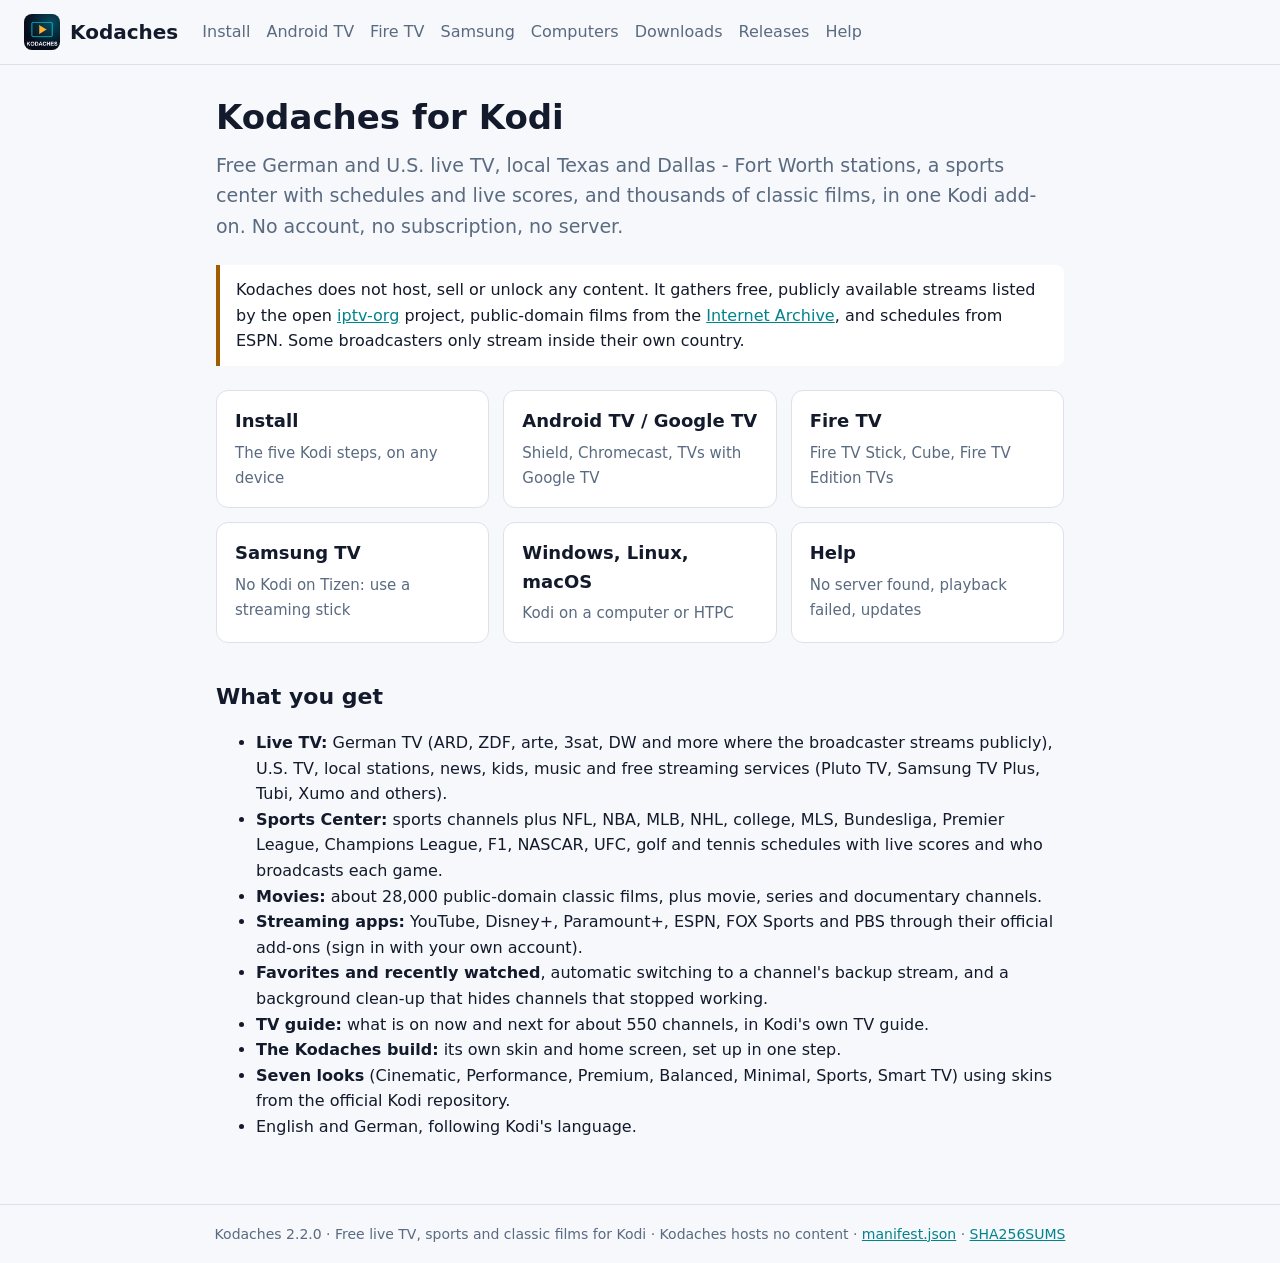
==== index.html @ f25d89f1 "Kodaches 2.2.0" ====
<!doctype html>
<html lang="en">
<head>
<meta charset="utf-8">
<meta name="viewport" content="width=device-width, initial-scale=1">
<title>Kodaches for Kodi · Kodaches</title>
<meta name="description" content="Install Kodaches for Kodi on Android TV, Fire TV, Windows, Linux and macOS.">
<link rel="icon" href="assets/icon.png">
<link rel="stylesheet" href="assets/site.css">
</head>
<body>
<header class="top">
  <a class="brand" href=""><img src="assets/icon.png" alt="" width="36" height="36">Kodaches</a>
  <nav>
    <a href="install/">Install</a>
    <a href="android/">Android TV</a>
    <a href="firetv/">Fire TV</a>
    <a href="samsung/">Samsung</a>
    <a href="windows-linux/">Computers</a>
    <a href="downloads/">Downloads</a>
    <a href="releases/">Releases</a>
    <a href="troubleshooting/">Help</a>
  </nav>
</header>
<main>
<h1>Kodaches for Kodi</h1>
<p class="lead">Free German and U.S. live TV, local Texas and Dallas - Fort Worth stations, a sports center with schedules and live scores, and thousands of classic films, in one Kodi add-on. No account, no subscription, no server.</p>
<div class="note">Kodaches does not host, sell or unlock any content. It gathers free, publicly available streams listed by the open <a href="https://github.com/iptv-org/iptv">iptv-org</a> project, public-domain films from the <a href="https://archive.org/details/feature_films">Internet Archive</a>, and schedules from ESPN. Some broadcasters only stream inside their own country.</div>
<div class="cards">
  <a class="card" href="install/"><strong>Install</strong><span>The five Kodi steps, on any device</span></a>
  <a class="card" href="android/"><strong>Android TV / Google TV</strong><span>Shield, Chromecast, TVs with Google TV</span></a>
  <a class="card" href="firetv/"><strong>Fire TV</strong><span>Fire TV Stick, Cube, Fire TV Edition TVs</span></a>
  <a class="card" href="samsung/"><strong>Samsung TV</strong><span>No Kodi on Tizen: use a streaming stick</span></a>
  <a class="card" href="windows-linux/"><strong>Windows, Linux, macOS</strong><span>Kodi on a computer or HTPC</span></a>
  <a class="card" href="troubleshooting/"><strong>Help</strong><span>No server found, playback failed, updates</span></a>
</div>
<h2>What you get</h2>
<ul>
  <li><strong>Live TV:</strong> German TV (ARD, ZDF, arte, 3sat, DW and more where the broadcaster streams publicly), U.S. TV, local stations, news, kids, music and free streaming services (Pluto TV, Samsung TV Plus, Tubi, Xumo and others).</li>
  <li><strong>Sports Center:</strong> sports channels plus NFL, NBA, MLB, NHL, college, MLS, Bundesliga, Premier League, Champions League, F1, NASCAR, UFC, golf and tennis schedules with live scores and who broadcasts each game.</li>
  <li><strong>Movies:</strong> about 28,000 public-domain classic films, plus movie, series and documentary channels.</li>
  <li><strong>Streaming apps:</strong> YouTube, Disney+, Paramount+, ESPN, FOX Sports and PBS through their official add-ons (sign in with your own account).</li>
  <li><strong>Favorites and recently watched</strong>, automatic switching to a channel's backup stream, and a background clean-up that hides channels that stopped working.</li>
  <li><strong>TV guide:</strong> what is on now and next for about 550 channels, in Kodi's own TV guide.</li>
  <li><strong>The Kodaches build:</strong> its own skin and home screen, set up in one step.</li>
  <li><strong>Seven looks</strong> (Cinematic, Performance, Premium, Balanced, Minimal, Sports, Smart TV) using skins from the official Kodi repository.</li>
  <li>English and German, following Kodi's language.</li>
</ul>
</main>
<footer>
  Kodaches 2.2.0 · Free live TV, sports and classic films for Kodi · Kodaches hosts no content
  · <a href="manifest.json">manifest.json</a> · <a href="SHA256SUMS">SHA256SUMS</a>
</footer>
</body>
</html>
---- assets/site.css ----
:root{--bg:#0a1022;--panel:#121a33;--line:#24304f;--text:#e9eef7;--muted:#9fb0c8;--accent:#00b4be;--warm:#ffb02e;--code:#0d1530}
@media (prefers-color-scheme:light){:root{--bg:#f6f8fb;--panel:#fff;--line:#dbe2ec;--text:#121a2b;--muted:#5a6a80;--accent:#00838b;--warm:#a15c00;--code:#eef2f7}}
*{box-sizing:border-box}
body{margin:0;background:var(--bg);color:var(--text);font:16px/1.6 system-ui,-apple-system,"Segoe UI",Roboto,sans-serif}
a{color:var(--accent)}
.top{display:flex;flex-wrap:wrap;align-items:center;gap:12px 24px;padding:14px 24px;border-bottom:1px solid var(--line)}
.brand{display:flex;align-items:center;gap:10px;font-weight:700;font-size:20px;color:var(--text);text-decoration:none}
.brand img{border-radius:8px}
nav{display:flex;flex-wrap:wrap;gap:4px 16px}
nav a{color:var(--muted);text-decoration:none;font-weight:500}
nav a:hover{color:var(--text)}
main{max-width:880px;margin:0 auto;padding:32px 16px 48px}
h1{font-size:34px;line-height:1.2;margin:0 0 12px}
h2{font-size:22px;margin:36px 0 10px}
.lead{font-size:19px;color:var(--muted);margin:0 0 24px}
.cards{display:grid;grid-template-columns:repeat(auto-fit,minmax(220px,1fr));gap:14px;margin:24px 0}
.card{background:var(--panel);border:1px solid var(--line);border-radius:12px;padding:16px 18px;text-decoration:none;color:var(--text)}
.card strong{display:block;font-size:18px;margin-bottom:4px}
.card span{color:var(--muted);font-size:15px}
a.card:hover{border-color:var(--accent)}
ol.steps{padding-left:22px}
ol.steps li{margin:10px 0}
code,.url{background:var(--code);border:1px solid var(--line);border-radius:6px;padding:2px 7px;font:15px ui-monospace,SFMono-Regular,Menlo,monospace;word-break:break-all}
.url{display:inline-block;font-size:17px;padding:6px 10px;margin:4px 0}
.note{border-left:4px solid var(--warm);background:var(--panel);padding:12px 16px;border-radius:0 8px 8px 0;margin:18px 0}
.ok{border-left-color:var(--accent)}
table{width:100%;border-collapse:collapse;margin:12px 0;font-size:15px}
th,td{text-align:left;padding:8px 10px;border-bottom:1px solid var(--line);vertical-align:top}
td code{font-size:13px}
.qr{display:flex;flex-wrap:wrap;gap:24px;margin:16px 0}
.qr figure{margin:0;text-align:center;color:var(--muted);font-size:14px}
.qr img{width:180px;height:180px;background:#fff;padding:6px;border-radius:8px}
footer{border-top:1px solid var(--line);color:var(--muted);font-size:14px;padding:18px 24px;text-align:center}
@media (max-width:600px){h1{font-size:28px}.top{padding:12px 16px}}
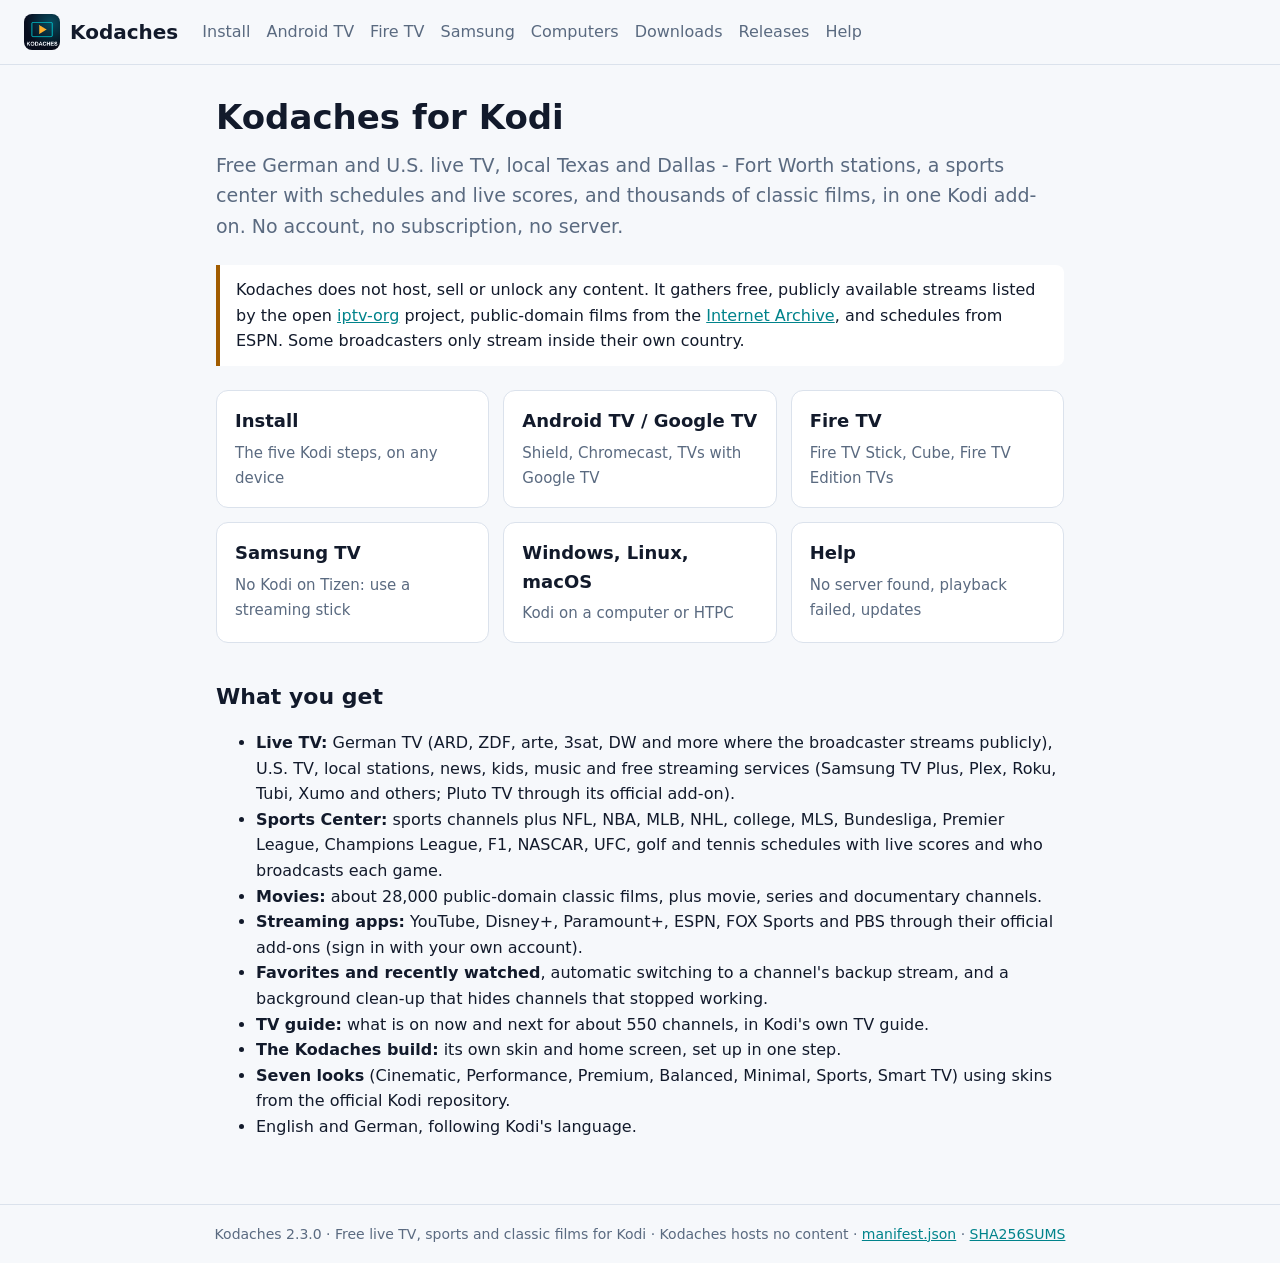
==== commit 6f545544: "Kodaches 2.3.0" ====
--- a/index.html
+++ b/index.html
@@ -36,7 +36,7 @@
 </div>
 <h2>What you get</h2>
 <ul>
-  <li><strong>Live TV:</strong> German TV (ARD, ZDF, arte, 3sat, DW and more where the broadcaster streams publicly), U.S. TV, local stations, news, kids, music and free streaming services (Pluto TV, Samsung TV Plus, Tubi, Xumo and others).</li>
+  <li><strong>Live TV:</strong> German TV (ARD, ZDF, arte, 3sat, DW and more where the broadcaster streams publicly), U.S. TV, local stations, news, kids, music and free streaming services (Samsung TV Plus, Plex, Roku, Tubi, Xumo and others; Pluto TV through its official add-on).</li>
   <li><strong>Sports Center:</strong> sports channels plus NFL, NBA, MLB, NHL, college, MLS, Bundesliga, Premier League, Champions League, F1, NASCAR, UFC, golf and tennis schedules with live scores and who broadcasts each game.</li>
   <li><strong>Movies:</strong> about 28,000 public-domain classic films, plus movie, series and documentary channels.</li>
   <li><strong>Streaming apps:</strong> YouTube, Disney+, Paramount+, ESPN, FOX Sports and PBS through their official add-ons (sign in with your own account).</li>
@@ -48,7 +48,7 @@
 </ul>
 </main>
 <footer>
-  Kodaches 2.2.0 · Free live TV, sports and classic films for Kodi · Kodaches hosts no content
+  Kodaches 2.3.0 · Free live TV, sports and classic films for Kodi · Kodaches hosts no content
   · <a href="manifest.json">manifest.json</a> · <a href="SHA256SUMS">SHA256SUMS</a>
 </footer>
 </body>
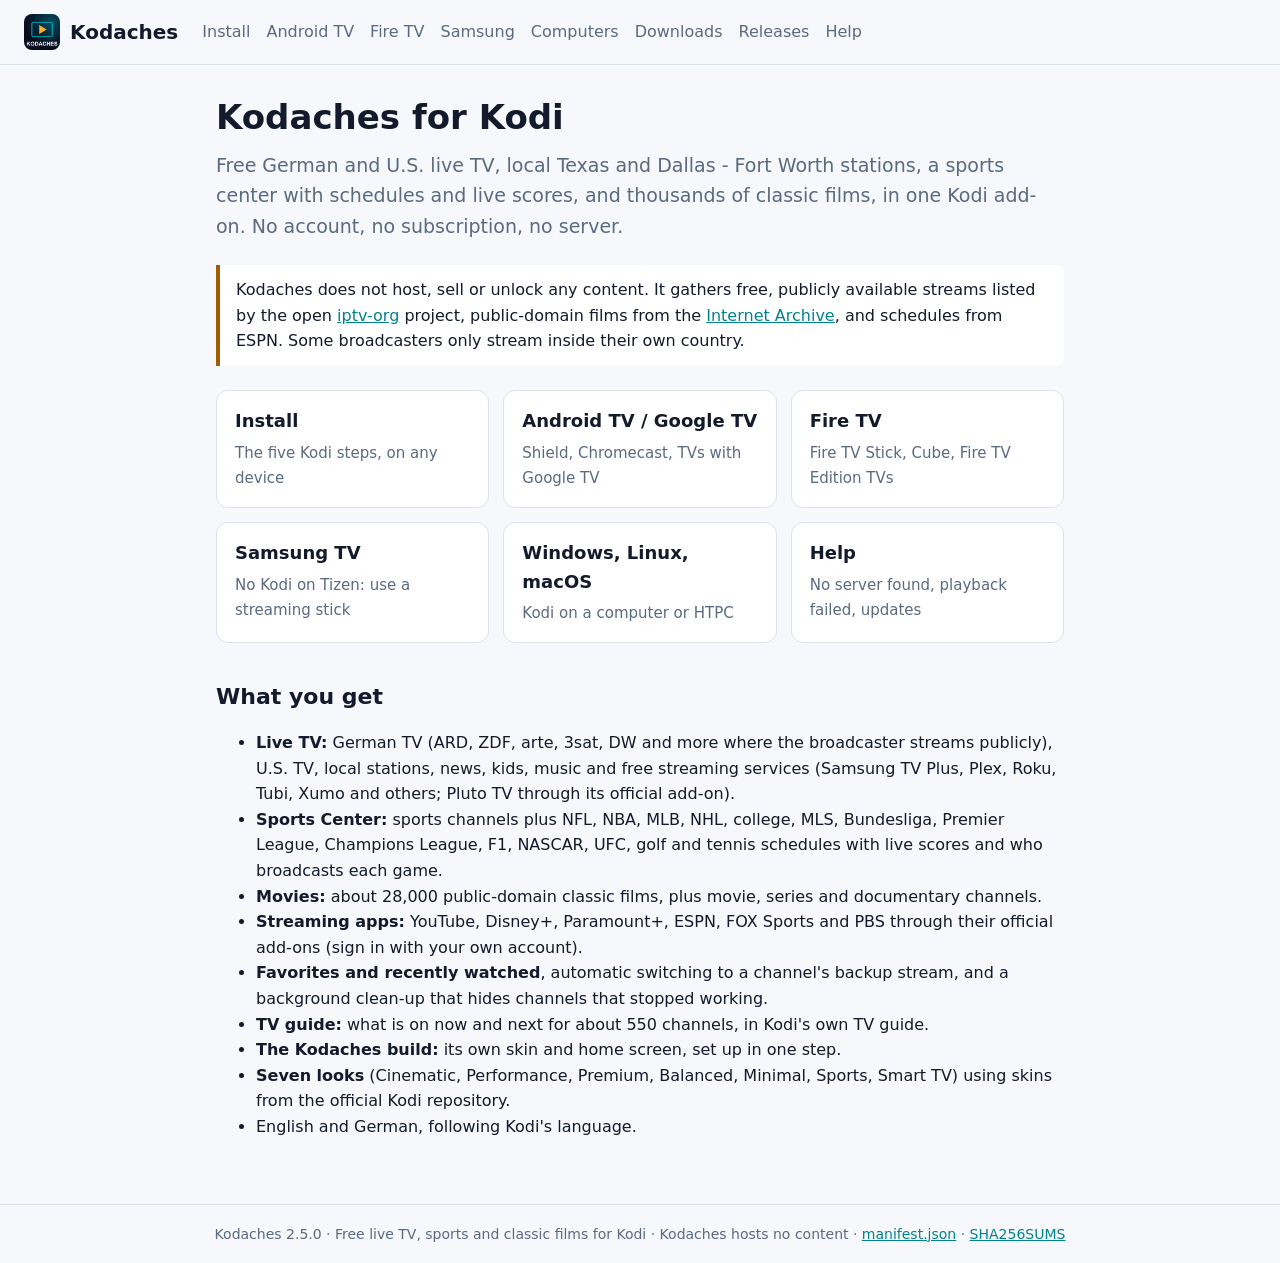
==== commit 4166c3a4: "Kodaches 2.5.0" ====
--- a/index.html
+++ b/index.html
@@ -48,7 +48,7 @@
 </ul>
 </main>
 <footer>
-  Kodaches 2.3.0 · Free live TV, sports and classic films for Kodi · Kodaches hosts no content
+  Kodaches 2.5.0 · Free live TV, sports and classic films for Kodi · Kodaches hosts no content
   · <a href="manifest.json">manifest.json</a> · <a href="SHA256SUMS">SHA256SUMS</a>
 </footer>
 </body>
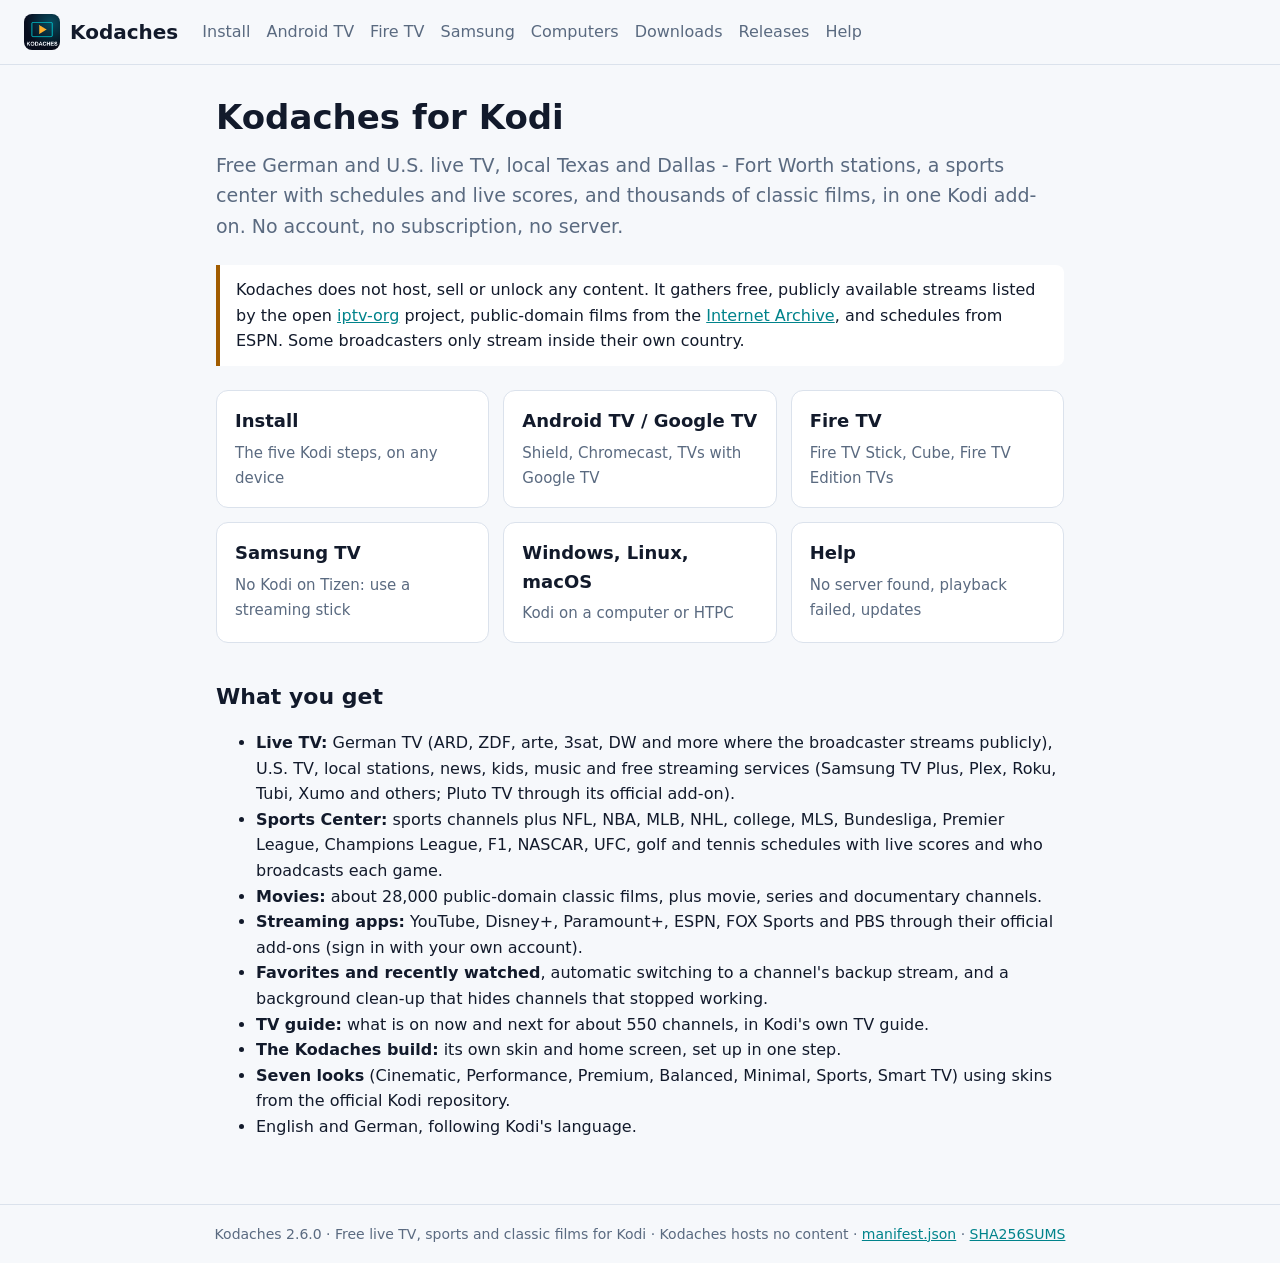
==== commit 8b6a3755: "Kodaches 2.6.0" ====
--- a/index.html
+++ b/index.html
@@ -48,7 +48,7 @@
 </ul>
 </main>
 <footer>
-  Kodaches 2.5.0 · Free live TV, sports and classic films for Kodi · Kodaches hosts no content
+  Kodaches 2.6.0 · Free live TV, sports and classic films for Kodi · Kodaches hosts no content
   · <a href="manifest.json">manifest.json</a> · <a href="SHA256SUMS">SHA256SUMS</a>
 </footer>
 </body>
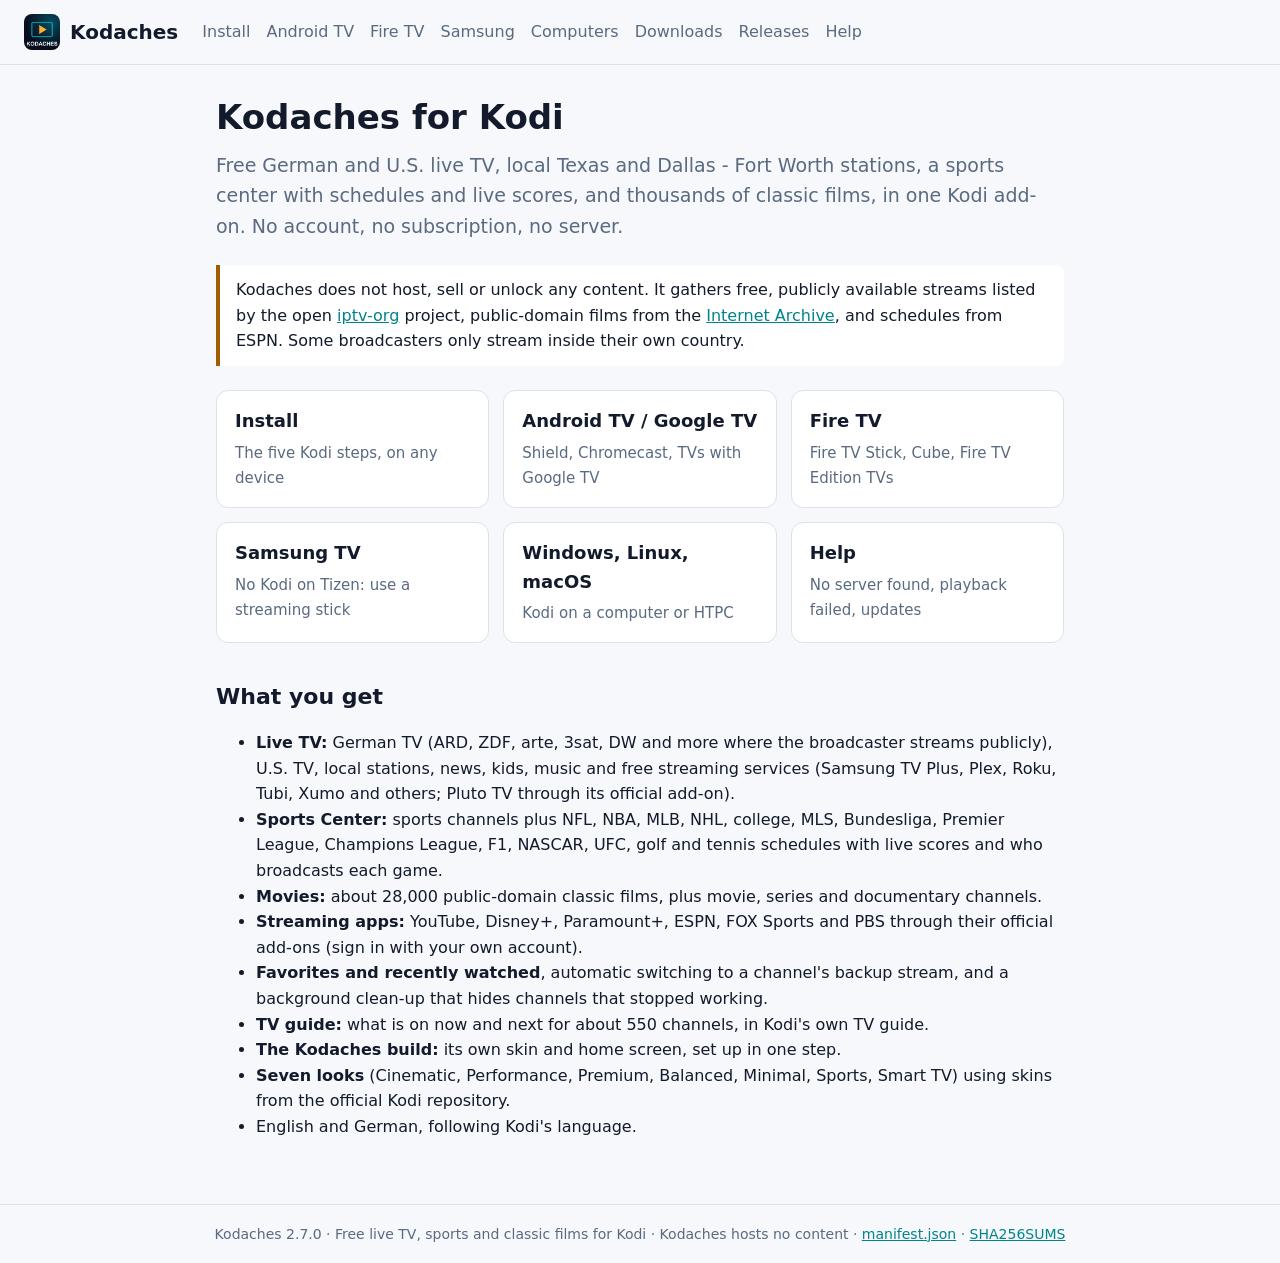
==== commit c5889a7f: "Kodaches 2.7.0" ====
--- a/index.html
+++ b/index.html
@@ -48,7 +48,7 @@
 </ul>
 </main>
 <footer>
-  Kodaches 2.6.0 · Free live TV, sports and classic films for Kodi · Kodaches hosts no content
+  Kodaches 2.7.0 · Free live TV, sports and classic films for Kodi · Kodaches hosts no content
   · <a href="manifest.json">manifest.json</a> · <a href="SHA256SUMS">SHA256SUMS</a>
 </footer>
 </body>
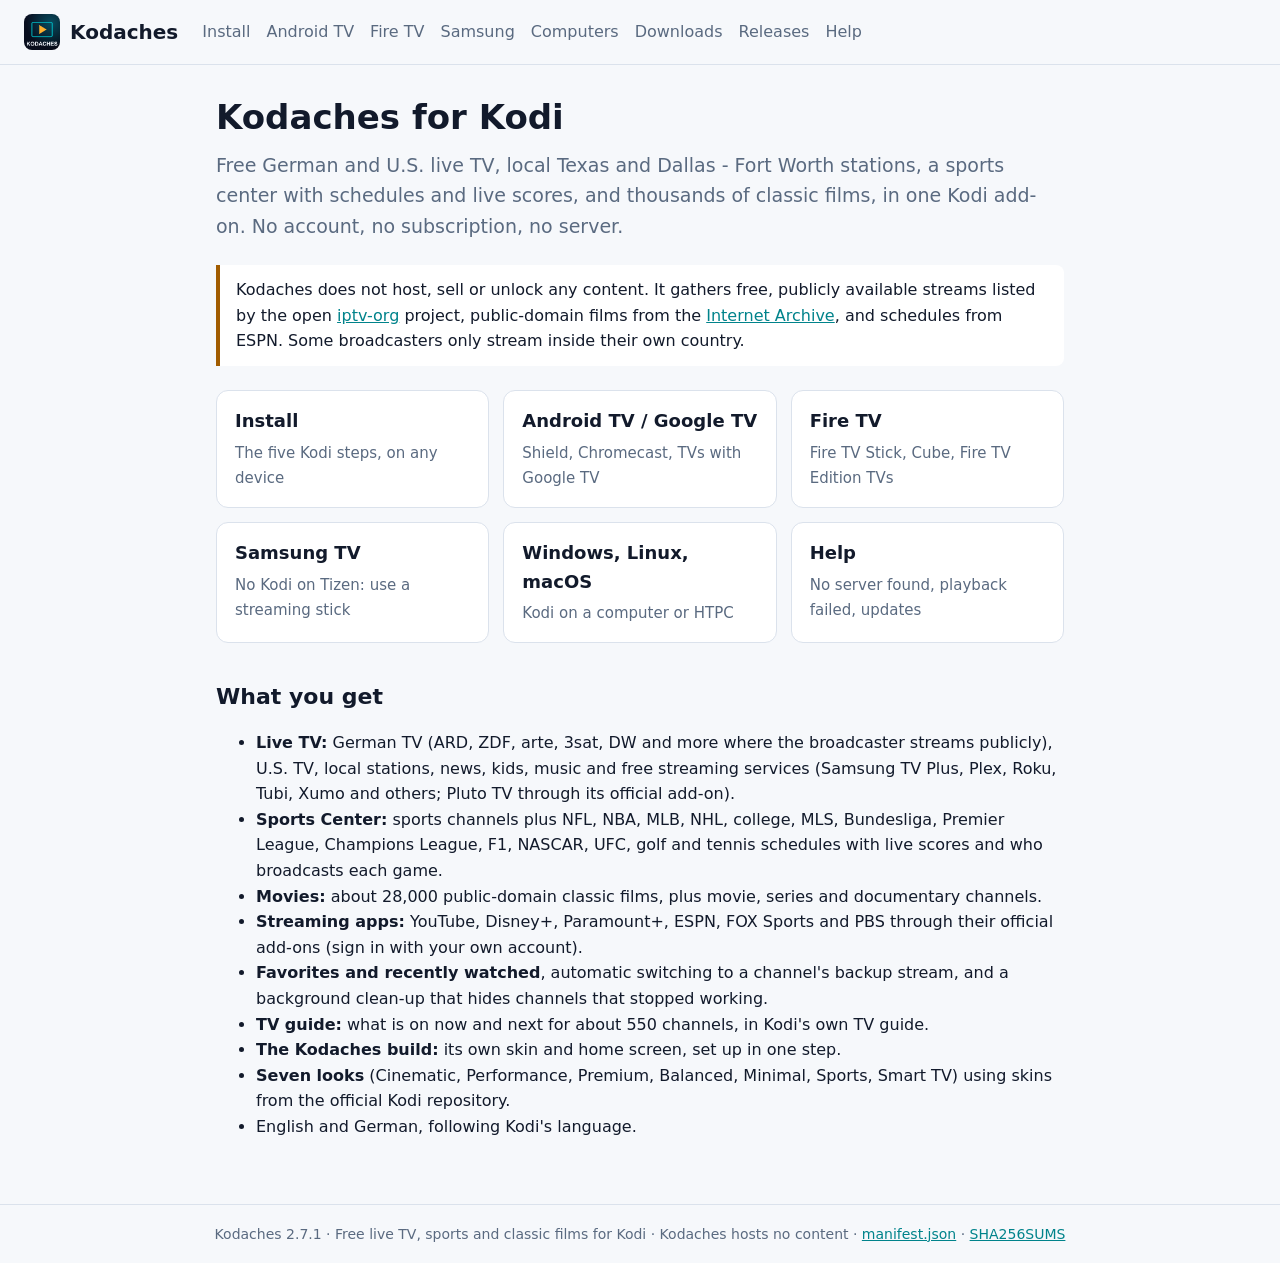
==== commit 5ffebf7c: "Kodaches 2.7.1" ====
--- a/index.html
+++ b/index.html
@@ -48,7 +48,7 @@
 </ul>
 </main>
 <footer>
-  Kodaches 2.7.0 · Free live TV, sports and classic films for Kodi · Kodaches hosts no content
+  Kodaches 2.7.1 · Free live TV, sports and classic films for Kodi · Kodaches hosts no content
   · <a href="manifest.json">manifest.json</a> · <a href="SHA256SUMS">SHA256SUMS</a>
 </footer>
 </body>
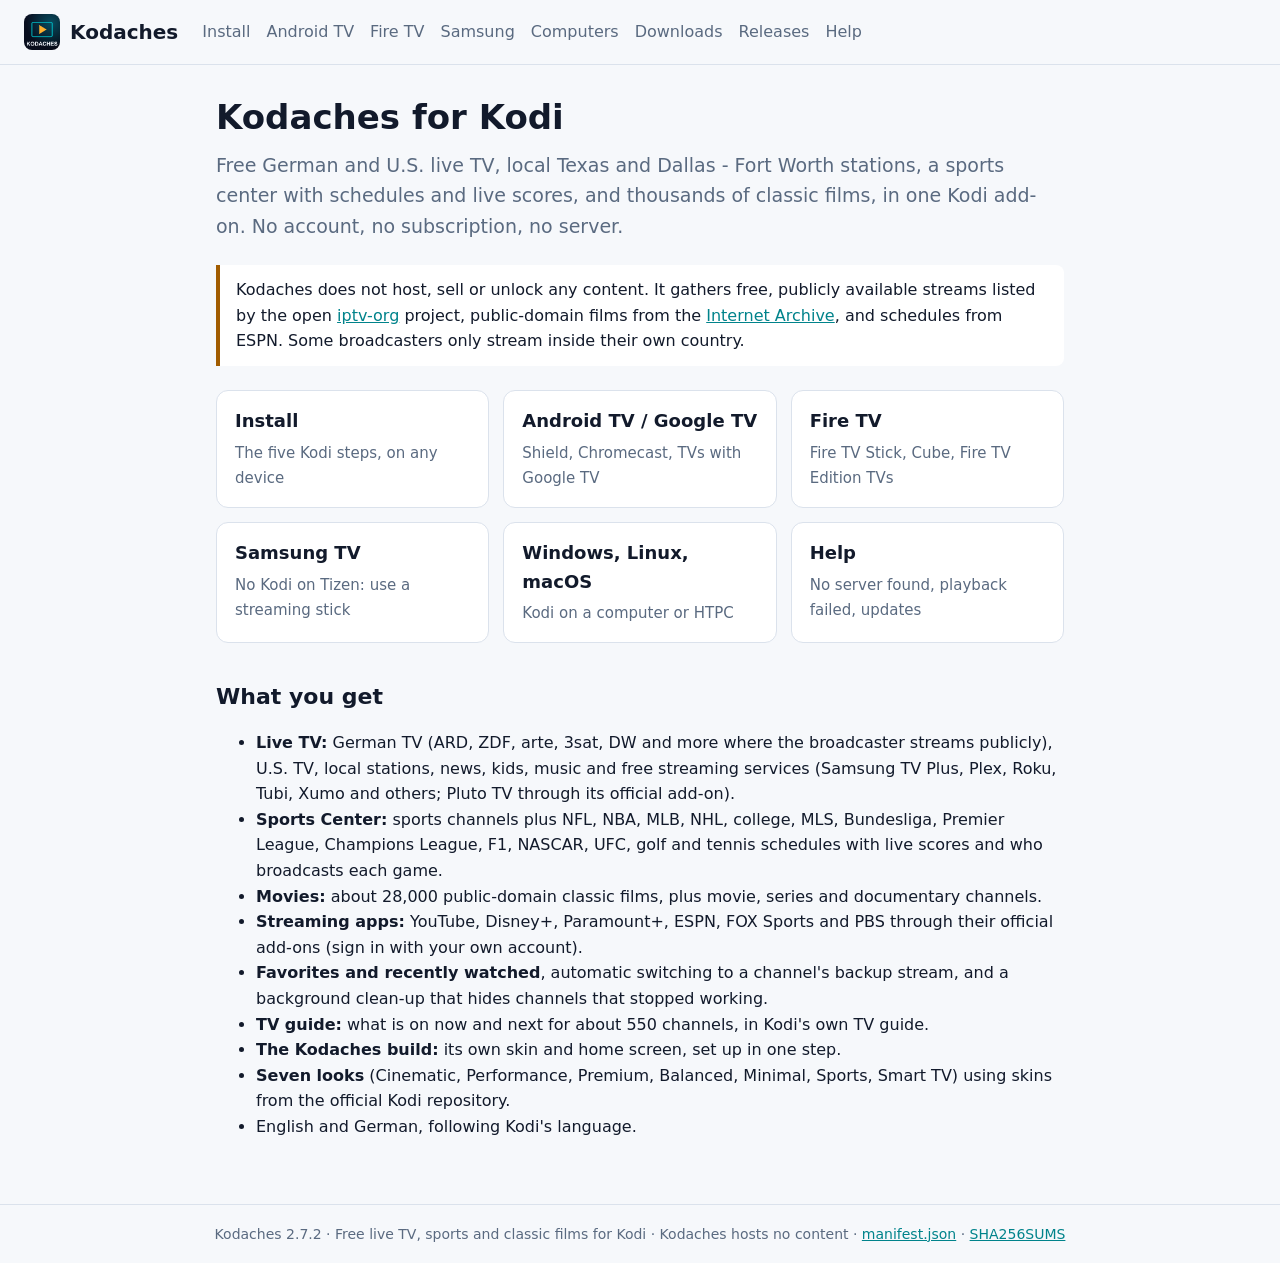
==== commit f53616d5: "Kodaches 2.7.2" ====
--- a/index.html
+++ b/index.html
@@ -48,7 +48,7 @@
 </ul>
 </main>
 <footer>
-  Kodaches 2.7.1 · Free live TV, sports and classic films for Kodi · Kodaches hosts no content
+  Kodaches 2.7.2 · Free live TV, sports and classic films for Kodi · Kodaches hosts no content
   · <a href="manifest.json">manifest.json</a> · <a href="SHA256SUMS">SHA256SUMS</a>
 </footer>
 </body>
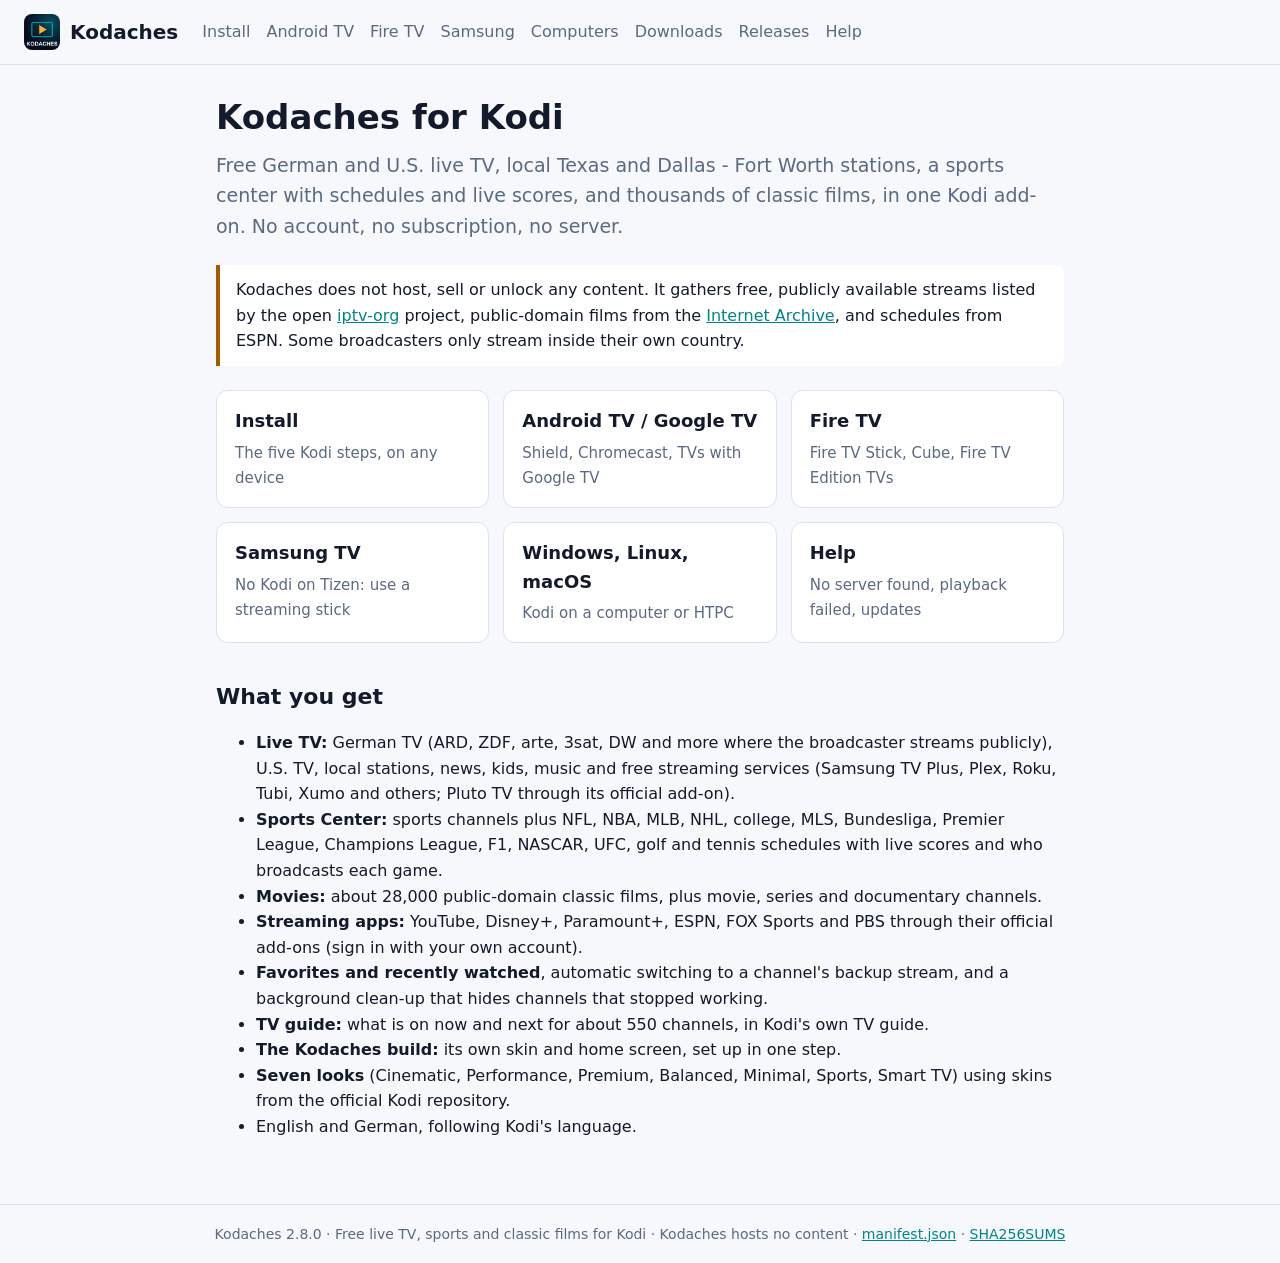
==== commit d39f119a: "Kodaches 2.8.0" ====
--- a/index.html
+++ b/index.html
@@ -48,7 +48,7 @@
 </ul>
 </main>
 <footer>
-  Kodaches 2.7.2 · Free live TV, sports and classic films for Kodi · Kodaches hosts no content
+  Kodaches 2.8.0 · Free live TV, sports and classic films for Kodi · Kodaches hosts no content
   · <a href="manifest.json">manifest.json</a> · <a href="SHA256SUMS">SHA256SUMS</a>
 </footer>
 </body>
